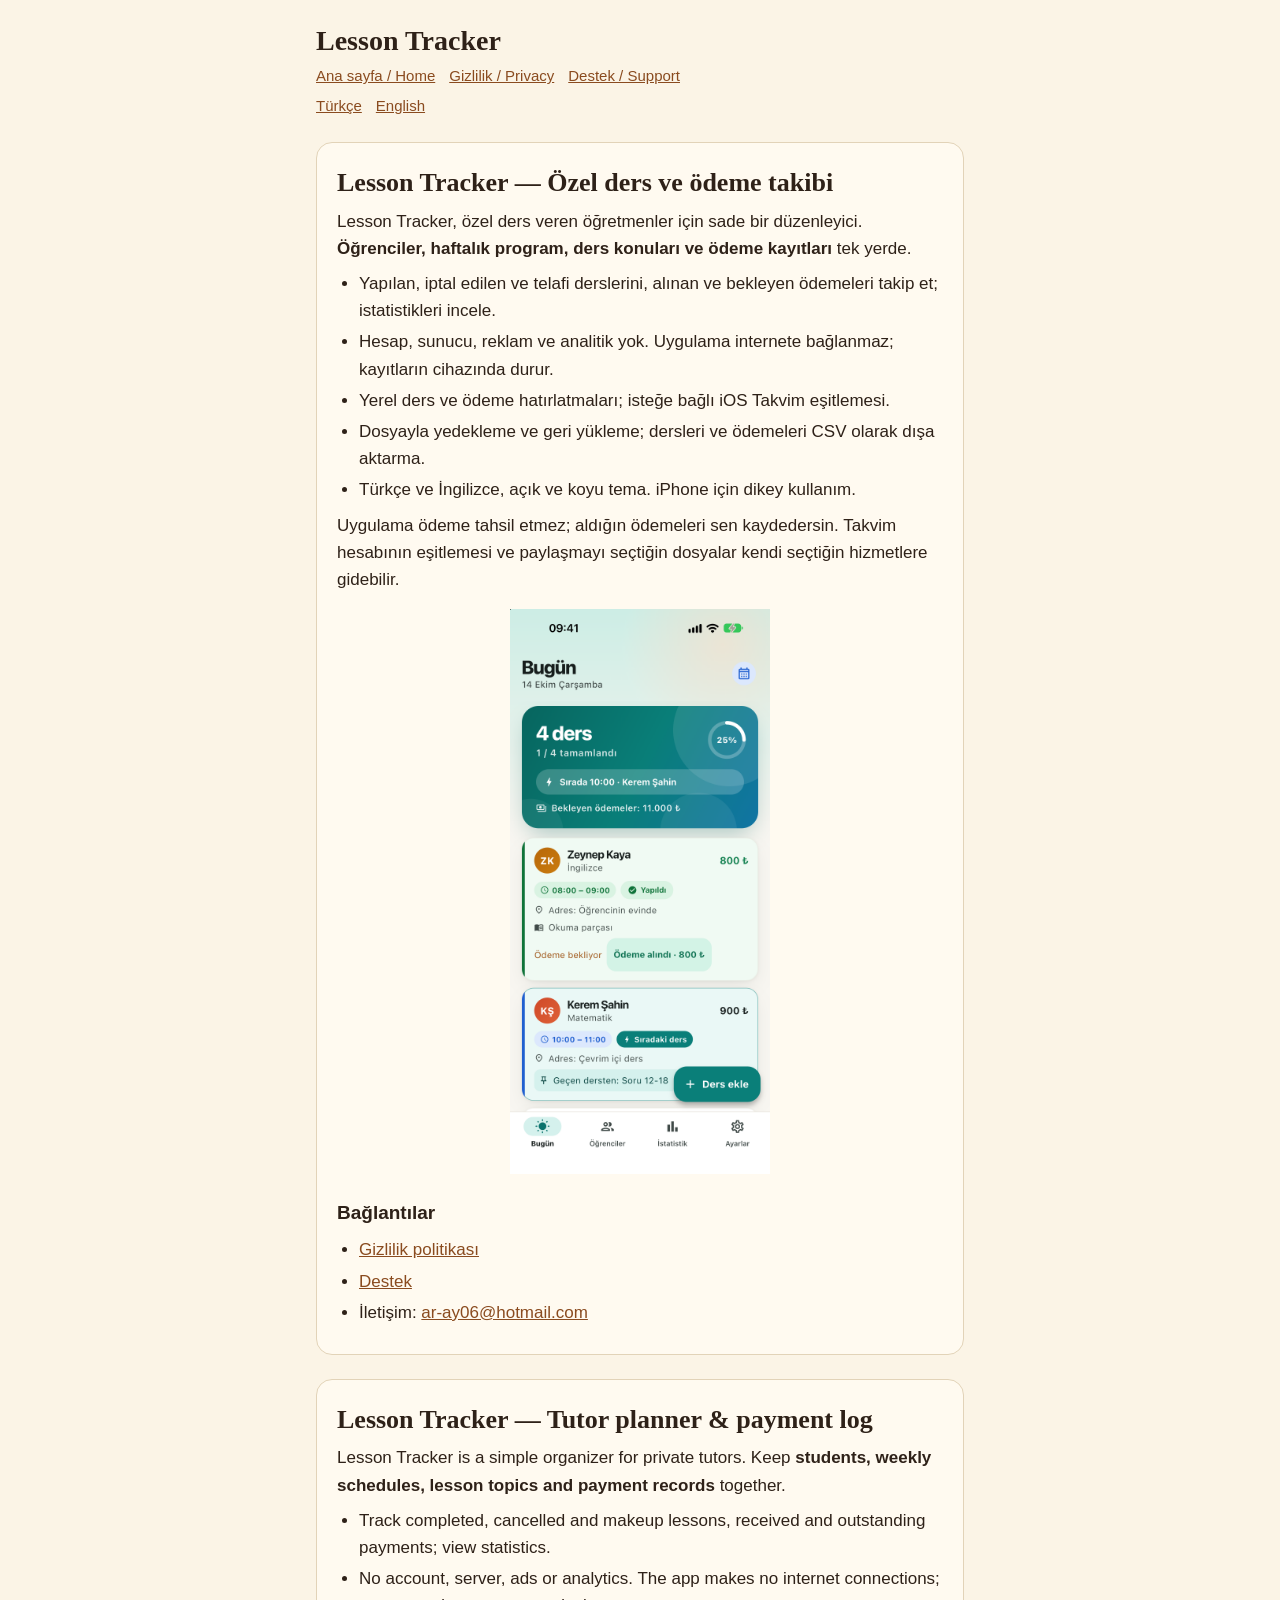
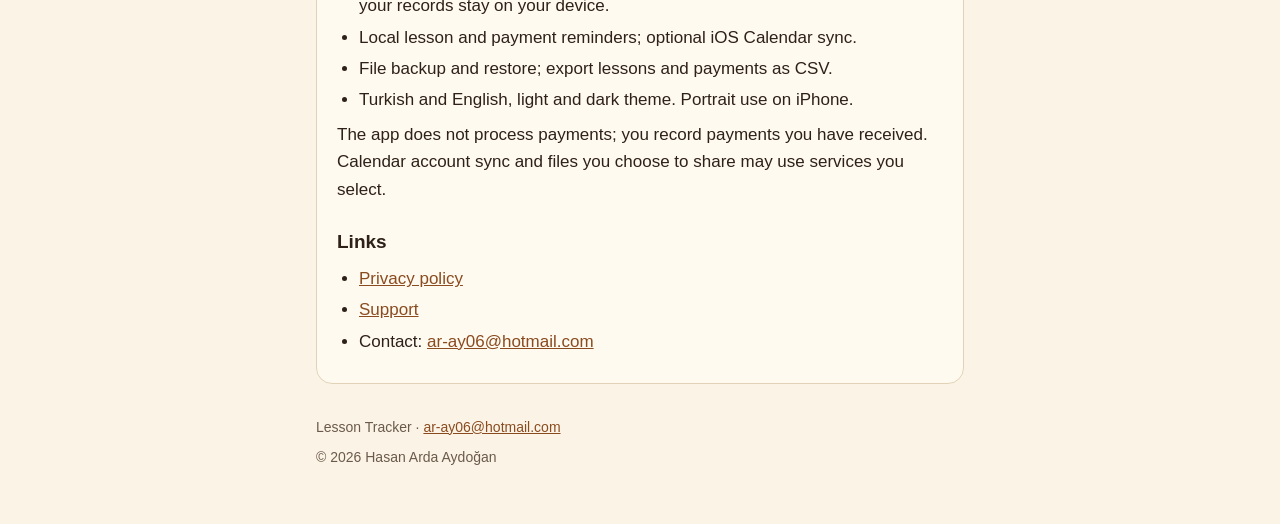
==== index.html @ 290ed79e "Lesson Tracker: gizlilik politikası ve destek sayfaları" ====
<!doctype html>
<html lang="tr">
<head>
<meta charset="utf-8">
<meta name="viewport" content="width=device-width, initial-scale=1">
<title>Özel ders ve ödeme takibi / Tutor planner — Lesson Tracker</title>
<meta name="description" content="Lesson Tracker: öğrenciler, dersler ve ödemeler, cihazında. Students, lessons and payments, on your device.">
<link rel="stylesheet" href="style.css">
</head>
<body>
<main>
<header class="site">
<a class="brand" href="index.html">Lesson Tracker</a>
<nav class="pages" aria-label="Sayfalar / Pages">
<a href="index.html">Ana sayfa / Home</a><a href="privacy.html">Gizlilik / Privacy</a><a href="support.html">Destek / Support</a>
</nav>
<nav class="langs" aria-label="Dil / Language">
<a href="#tr" hreflang="tr">Türkçe</a><a href="#en" hreflang="en">English</a>
</nav>
</header>
<section class="lang" id="tr" lang="tr">
<h1>Lesson Tracker — Özel ders ve ödeme takibi</h1>
<p>Lesson Tracker, özel ders veren öğretmenler için sade bir düzenleyici. <strong>Öğrenciler, haftalık program, ders konuları ve ödeme kayıtları</strong> tek yerde.</p>
<ul>
<li>Yapılan, iptal edilen ve telafi derslerini, alınan ve bekleyen ödemeleri takip et; istatistikleri incele.</li>
<li>Hesap, sunucu, reklam ve analitik yok. Uygulama internete bağlanmaz; kayıtların cihazında durur.</li>
<li>Yerel ders ve ödeme hatırlatmaları; isteğe bağlı iOS Takvim eşitlemesi.</li>
<li>Dosyayla yedekleme ve geri yükleme; dersleri ve ödemeleri CSV olarak dışa aktarma.</li>
<li>Türkçe ve İngilizce, açık ve koyu tema. iPhone için dikey kullanım.</li>
</ul>
<p>Uygulama ödeme tahsil etmez; aldığın ödemeleri sen kaydedersin. Takvim hesabının eşitlemesi ve paylaşmayı seçtiğin dosyalar kendi seçtiğin hizmetlere gidebilir.</p>
<!-- Yayından önce store/ios/iphone-6.9/tr/01-*.png görüntüsünü bu adla kopyalayın. -->
<img class="screenshot" src="ekran-goruntusu.png" alt="Lesson Tracker ana ekranı / Home screen" width="260">
<h2>Bağlantılar</h2>
<ul>
<li><a href="privacy.html#tr">Gizlilik politikası</a></li>
<li><a href="support.html#tr">Destek</a></li>
<li>İletişim: <a href="mailto:ar-ay06@hotmail.com">ar-ay06@hotmail.com</a></li>
</ul>
</section>
<section class="lang" id="en" lang="en">
<h1>Lesson Tracker — Tutor planner &amp; payment log</h1>
<p>Lesson Tracker is a simple organizer for private tutors. Keep <strong>students, weekly schedules, lesson topics and payment records</strong> together.</p>
<ul>
<li>Track completed, cancelled and makeup lessons, received and outstanding payments; view statistics.</li>
<li>No account, server, ads or analytics. The app makes no internet connections; your records stay on your device.</li>
<li>Local lesson and payment reminders; optional iOS Calendar sync.</li>
<li>File backup and restore; export lessons and payments as CSV.</li>
<li>Turkish and English, light and dark theme. Portrait use on iPhone.</li>
</ul>
<p>The app does not process payments; you record payments you have received. Calendar account sync and files you choose to share may use services you select.</p>
<h2>Links</h2>
<ul>
<li><a href="privacy.html#en">Privacy policy</a></li>
<li><a href="support.html#en">Support</a></li>
<li>Contact: <a href="mailto:ar-ay06@hotmail.com">ar-ay06@hotmail.com</a></li>
</ul>
</section>
<footer>
<p>Lesson Tracker &middot; <a href="mailto:ar-ay06@hotmail.com">ar-ay06@hotmail.com</a></p>
<p>© 2026 Hasan Arda Aydoğan</p>
</footer>
</main>
</body>
</html>
---- style.css ----
/* Lesson Tracker site: plain, offline-friendly, no external fonts, scripts or trackers. */
:root {
  --bg: #fbf4e6;
  --card: #fffaf0;
  --ink: #2e2118;
  --muted: #6b5a4b;
  --line: #e2d3b8;
  --accent: #8a4b1f;
  color-scheme: light dark;
}
@media (prefers-color-scheme: dark) {
  :root {
    --bg: #1f1812;
    --card: #2a2119;
    --ink: #f3e8d6;
    --muted: #c2b098;
    --line: #4a3b2c;
    --accent: #e8b26a;
  }
}
* { box-sizing: border-box; }
html { -webkit-text-size-adjust: 100%; }
body {
  margin: 0;
  background: var(--bg);
  color: var(--ink);
  font: 17px/1.6 -apple-system, BlinkMacSystemFont, "Segoe UI", Roboto,
    "Helvetica Neue", Arial, sans-serif;
}
main {
  max-width: 680px;
  margin: 0 auto;
  padding: 24px 16px 48px;
}
header.site { margin-bottom: 8px; }
header.site .brand {
  font: 700 28px/1.2 Georgia, "Times New Roman", serif;
  color: var(--ink);
  text-decoration: none;
}
nav.langs, nav.pages {
  margin: 6px 0 0;
  font-size: 15px;
  color: var(--muted);
}
nav a { margin-right: 14px; }
a { color: var(--accent); }
a:focus-visible { outline: 3px solid var(--accent); outline-offset: 2px; }
section.lang {
  background: var(--card);
  border: 1px solid var(--line);
  border-radius: 16px;
  padding: 8px 20px 20px;
  margin-top: 24px;
}
h1 { font: 700 26px/1.25 Georgia, "Times New Roman", serif; margin: 16px 0 4px; }
h2 { font-size: 19px; margin: 24px 0 4px; }
p, ul { margin: 8px 0; }
ul { padding-left: 22px; }
li { margin: 4px 0; }
.meta { color: var(--muted); font-size: 15px; }
details { border-top: 1px solid var(--line); padding: 10px 0; }
details:first-of-type { margin-top: 8px; }
summary { cursor: pointer; font-weight: 600; min-height: 44px; display: flex; align-items: center; }
footer { margin-top: 32px; color: var(--muted); font-size: 14px; }

.screenshot { display: block; max-width: 100%; height: auto; margin: 16px auto; }
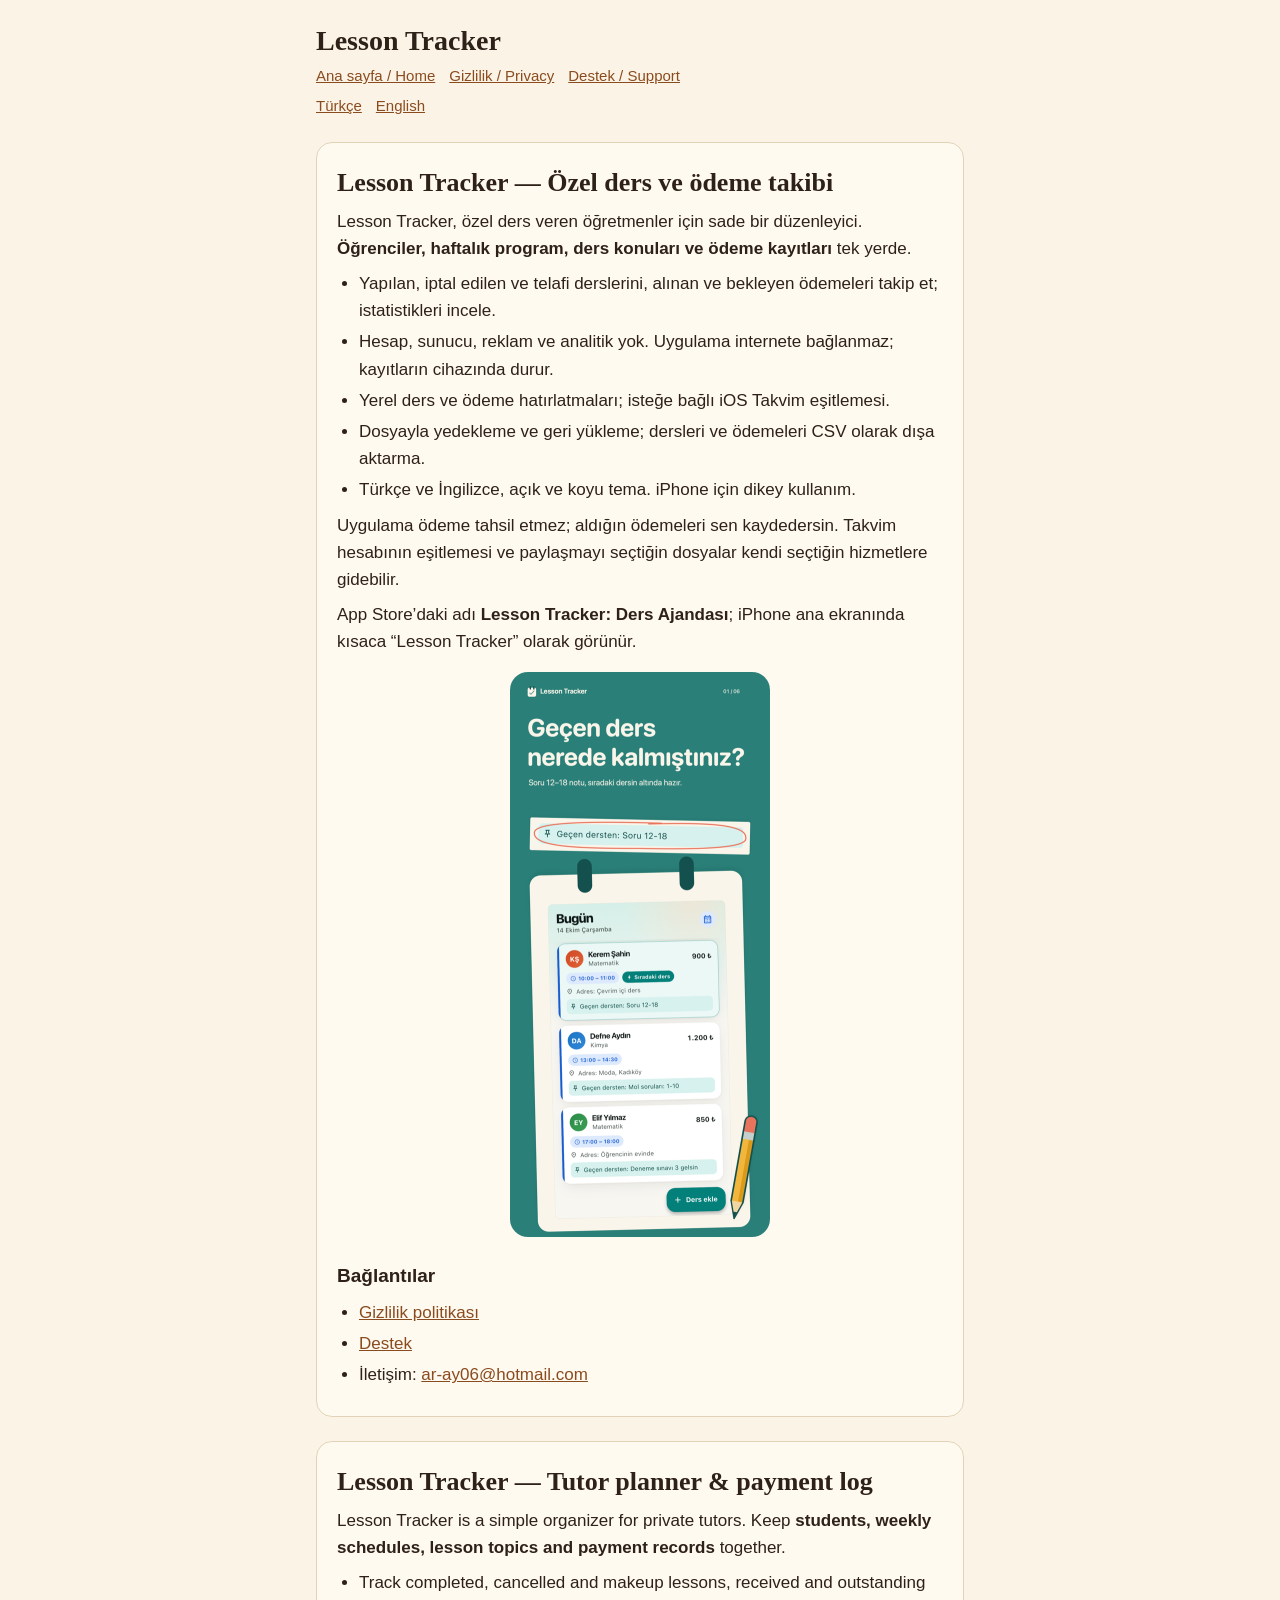
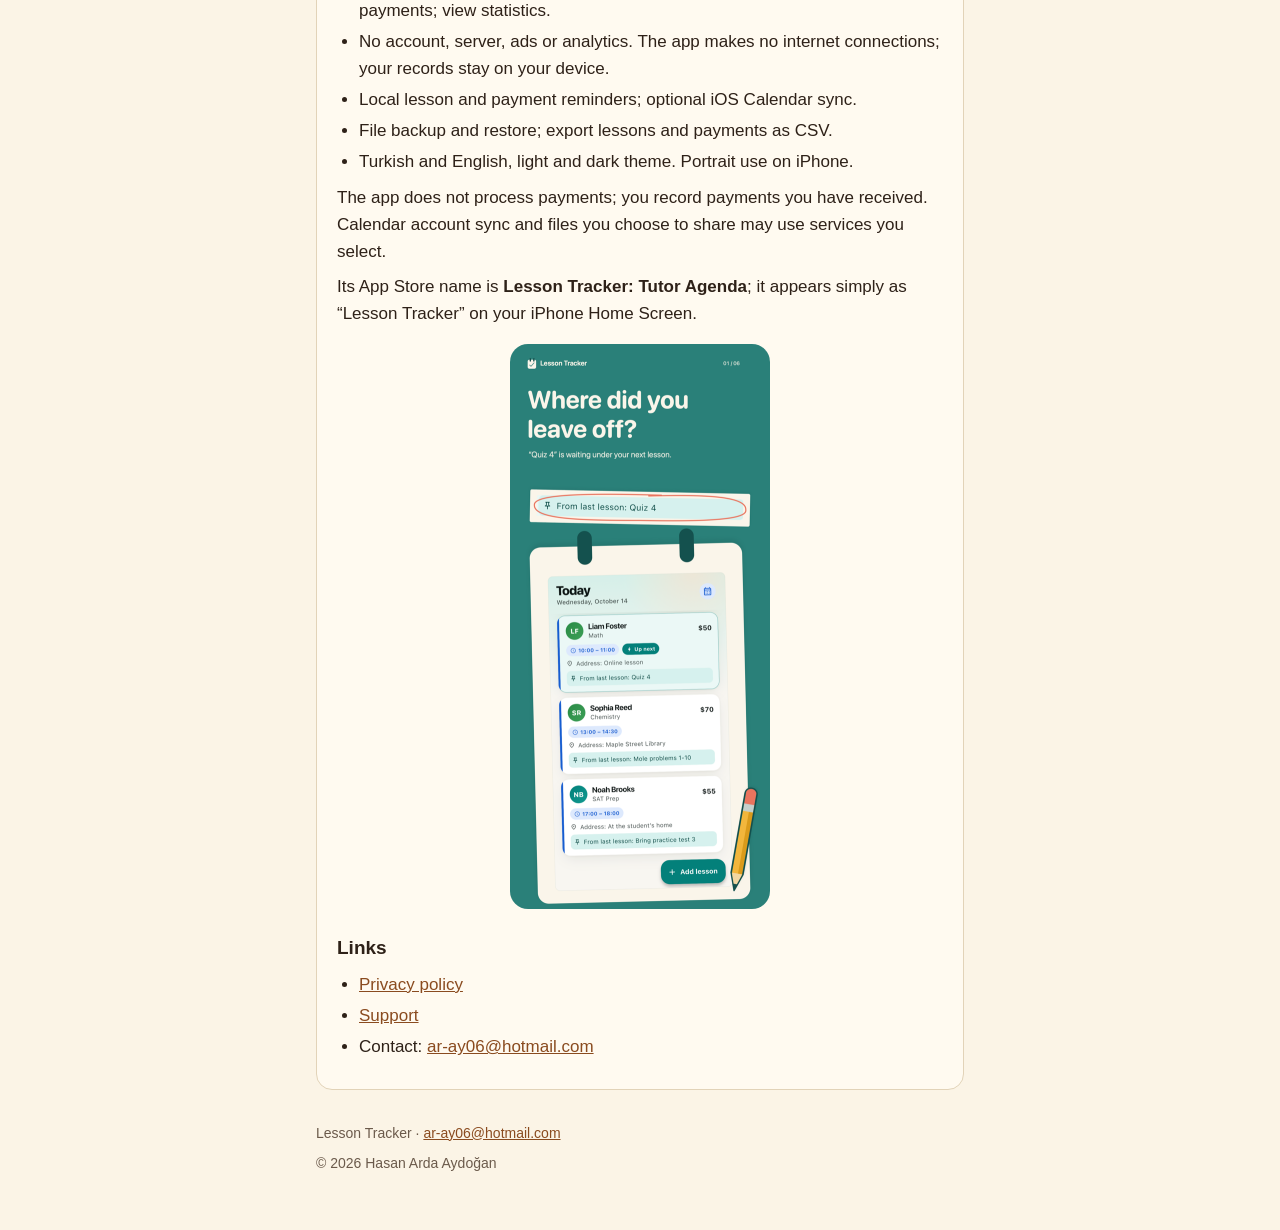
==== commit 63595842: "Yeni ekran görüntüleri (TR/EN), mağaza adı, destek sayfası yolları" ====
--- a/index.html
+++ b/index.html
@@ -29,8 +29,8 @@
 <li>Türkçe ve İngilizce, açık ve koyu tema. iPhone için dikey kullanım.</li>
 </ul>
 <p>Uygulama ödeme tahsil etmez; aldığın ödemeleri sen kaydedersin. Takvim hesabının eşitlemesi ve paylaşmayı seçtiğin dosyalar kendi seçtiğin hizmetlere gidebilir.</p>
-<!-- Yayından önce store/ios/iphone-6.9/tr/01-*.png görüntüsünü bu adla kopyalayın. -->
-<img class="screenshot" src="ekran-goruntusu.png" alt="Lesson Tracker ana ekranı / Home screen" width="260">
+<p>App Store’daki adı <strong>Lesson Tracker: Ders Ajandası</strong>; iPhone ana ekranında kısaca “Lesson Tracker” olarak görünür.</p>
+<img class="screenshot" src="ekran-goruntusu.png" alt="Lesson Tracker’ın Bugün ekranı: günün dersleri, her dersin altında “Geçen dersten” notu" width="260" height="565">
 <h2>Bağlantılar</h2>
 <ul>
 <li><a href="privacy.html#tr">Gizlilik politikası</a></li>
@@ -49,6 +49,8 @@
 <li>Turkish and English, light and dark theme. Portrait use on iPhone.</li>
 </ul>
 <p>The app does not process payments; you record payments you have received. Calendar account sync and files you choose to share may use services you select.</p>
+<p>Its App Store name is <strong>Lesson Tracker: Tutor Agenda</strong>; it appears simply as “Lesson Tracker” on your iPhone Home Screen.</p>
+<img class="screenshot" src="ekran-goruntusu-en.png" alt="Lesson Tracker’s Today screen: the day’s lessons, each with a “From last lesson” note" width="260" height="565">
 <h2>Links</h2>
 <ul>
 <li><a href="privacy.html#en">Privacy policy</a></li>
--- a/style.css
+++ b/style.css
@@ -64,4 +64,4 @@
 summary { cursor: pointer; font-weight: 600; min-height: 44px; display: flex; align-items: center; }
 footer { margin-top: 32px; color: var(--muted); font-size: 14px; }
 
-.screenshot { display: block; max-width: 100%; height: auto; margin: 16px auto; }
+.screenshot { display: block; max-width: 100%; height: auto; margin: 16px auto; border-radius: 18px; }
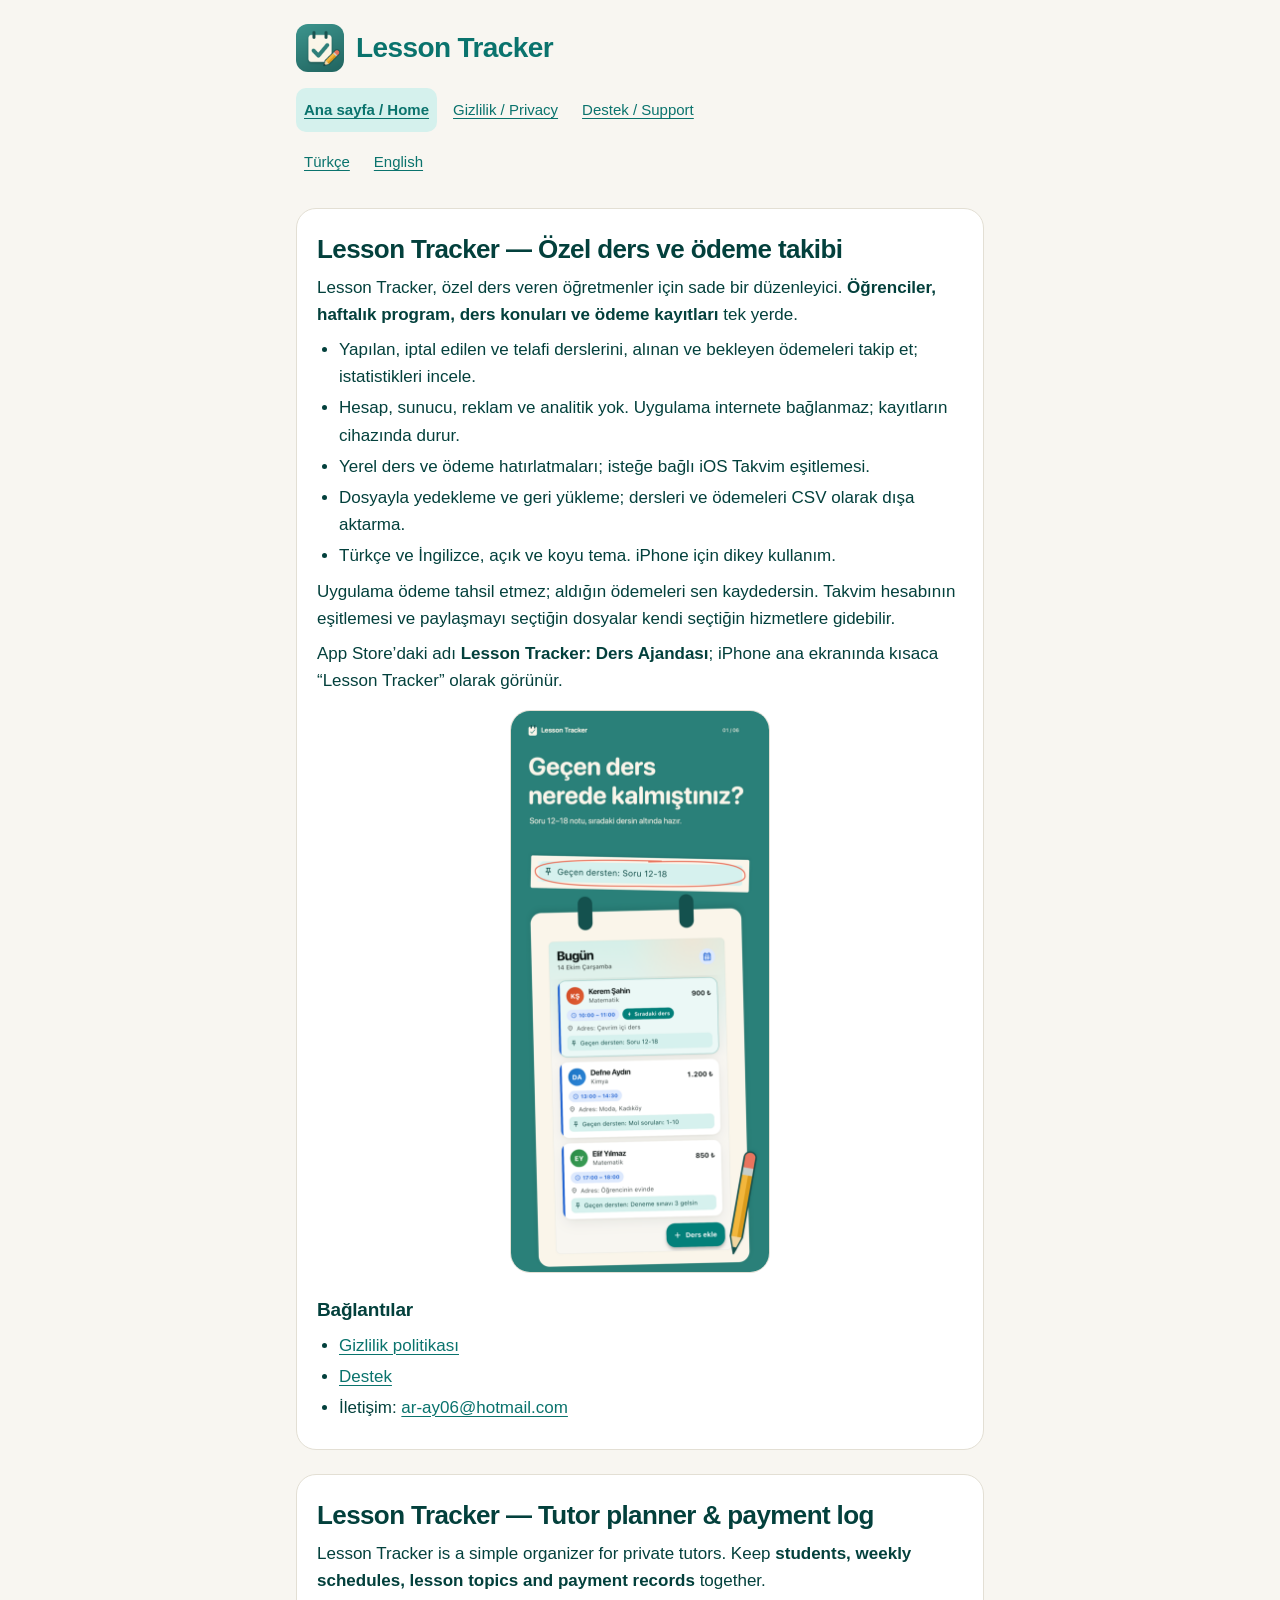
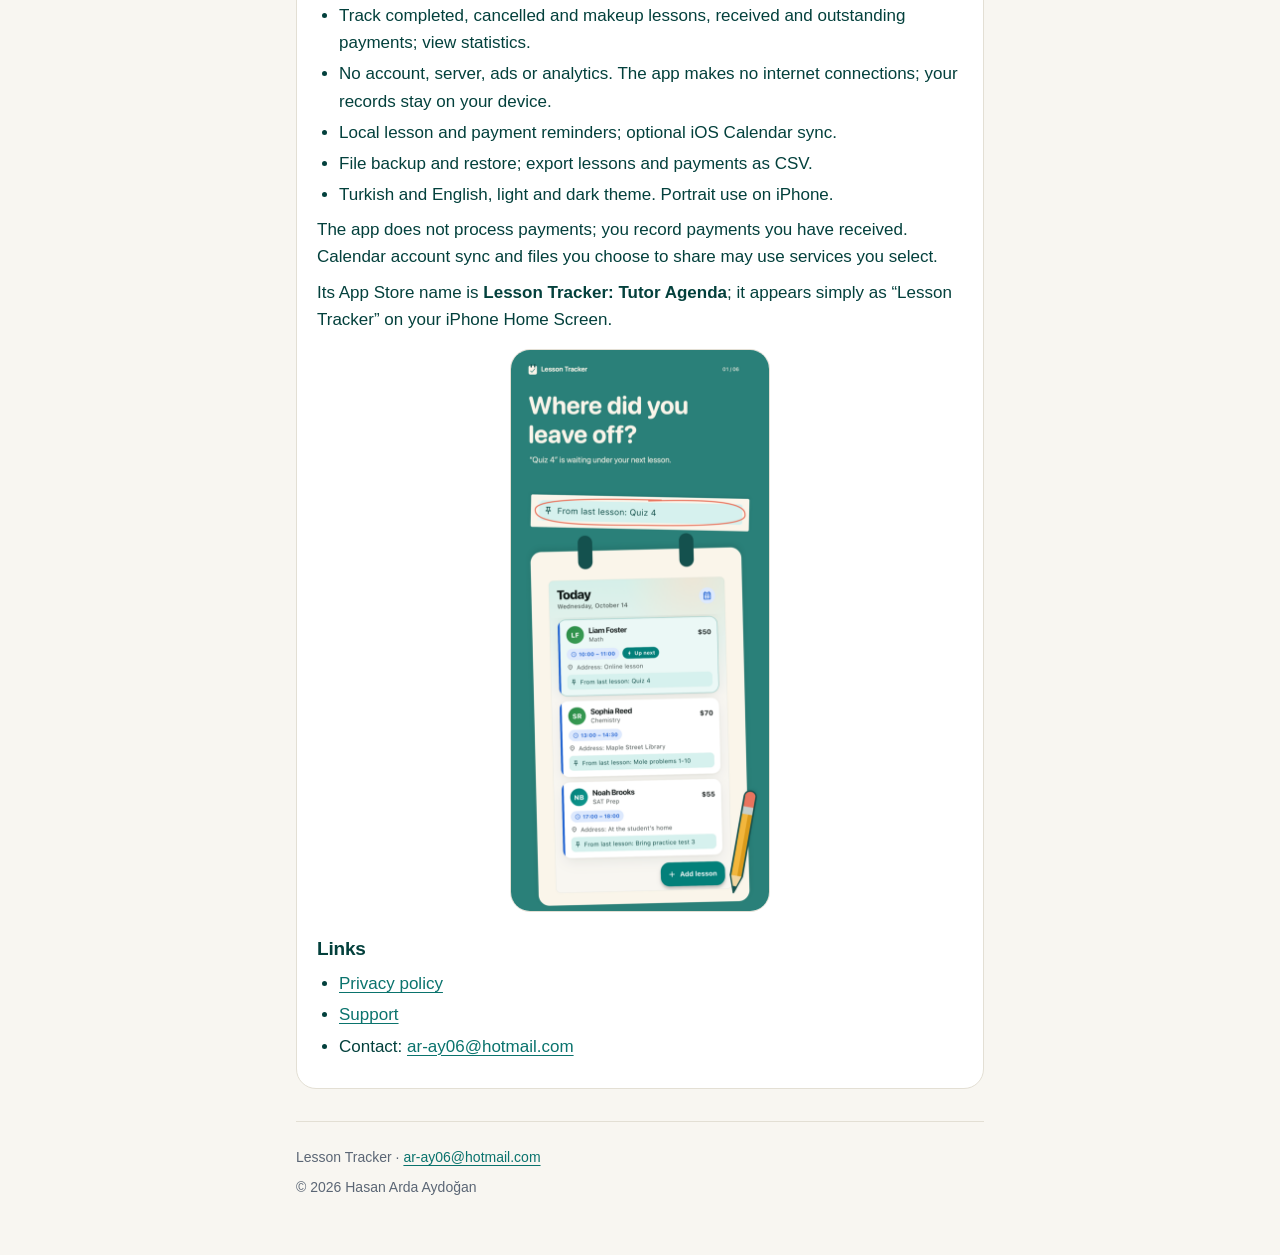
==== commit 19ca8e81: "Uygulamanın teal/krem paleti, yuvarlak başlıklar, ikon ve favicon" ====
--- a/index.html
+++ b/index.html
@@ -6,13 +6,15 @@
 <title>Özel ders ve ödeme takibi / Tutor planner — Lesson Tracker</title>
 <meta name="description" content="Lesson Tracker: öğrenciler, dersler ve ödemeler, cihazında. Students, lessons and payments, on your device.">
 <link rel="stylesheet" href="style.css">
+<link rel="icon" type="image/png" sizes="32x32" href="favicon.png">
+<link rel="apple-touch-icon" sizes="180x180" href="apple-touch-icon.png">
 </head>
 <body>
 <main>
 <header class="site">
-<a class="brand" href="index.html">Lesson Tracker</a>
+<a class="brand" href="index.html"><img class="brand-icon" src="app-icon.png" alt="" width="48" height="48">Lesson Tracker</a>
 <nav class="pages" aria-label="Sayfalar / Pages">
-<a href="index.html">Ana sayfa / Home</a><a href="privacy.html">Gizlilik / Privacy</a><a href="support.html">Destek / Support</a>
+<a href="index.html" aria-current="page">Ana sayfa / Home</a><a href="privacy.html">Gizlilik / Privacy</a><a href="support.html">Destek / Support</a>
 </nav>
 <nav class="langs" aria-label="Dil / Language">
 <a href="#tr" hreflang="tr">Türkçe</a><a href="#en" hreflang="en">English</a>
--- a/style.css
+++ b/style.css
@@ -1,21 +1,29 @@
 /* Lesson Tracker site: plain, offline-friendly, no external fonts, scripts or trackers. */
 :root {
-  --bg: #fbf4e6;
-  --card: #fffaf0;
-  --ink: #2e2118;
-  --muted: #6b5a4b;
-  --line: #e2d3b8;
-  --accent: #8a4b1f;
+  /* AppTheme light surfaces / onPrimaryContainer; AppColors.light brand / cancelled.fg. */
+  --bg: #f8f6f1;
+  --card: #ffffff;
+  --ink: #03403c;
+  --muted: #5b6675;
+  --line: #e3dfd4;
+  --accent: #0a736d;
+  --accent-soft: #d5f1ed;
+  --focus: #0a7f79;
+  --heading-font: ui-rounded, "SF Pro Rounded", -apple-system, BlinkMacSystemFont,
+    "Segoe UI", Roboto, "Helvetica Neue", Arial, sans-serif;
   color-scheme: light dark;
 }
 @media (prefers-color-scheme: dark) {
   :root {
-    --bg: #1f1812;
-    --card: #2a2119;
-    --ink: #f3e8d6;
-    --muted: #c2b098;
-    --line: #4a3b2c;
-    --accent: #e8b26a;
+    /* AppTheme dark surfaces / onPrimaryContainer; AppColors.dark brand / cancelled.fg. */
+    --bg: #0a1211;
+    --card: #131f1e;
+    --ink: #bdf3ec;
+    --muted: #b9c3d0;
+    --line: #2d403e;
+    --accent: #6fe0d3;
+    --accent-soft: #12403d;
+    --focus: #4fd6c8;
   }
 }
 * { box-sizing: border-box; }
@@ -26,42 +34,106 @@
   color: var(--ink);
   font: 17px/1.6 -apple-system, BlinkMacSystemFont, "Segoe UI", Roboto,
     "Helvetica Neue", Arial, sans-serif;
+  overflow-wrap: anywhere;
 }
 main {
-  max-width: 680px;
+  max-width: 720px;
   margin: 0 auto;
   padding: 24px 16px 48px;
 }
 header.site { margin-bottom: 8px; }
 header.site .brand {
-  font: 700 28px/1.2 Georgia, "Times New Roman", serif;
-  color: var(--ink);
+  display: inline-flex;
+  align-items: center;
+  gap: 12px;
+  max-width: 100%;
+  font: 800 28px/1.2 var(--heading-font);
+  letter-spacing: -0.6px;
   text-decoration: none;
+  border-radius: 12px;
+}
+.brand-icon {
+  display: block;
+  width: 48px;
+  height: 48px;
+  flex: 0 0 48px;
+  border-radius: 12px;
 }
 nav.langs, nav.pages {
-  margin: 6px 0 0;
+  display: flex;
+  flex-wrap: wrap;
+  gap: 0 8px;
+  margin: 8px 0 0;
   font-size: 15px;
   color: var(--muted);
 }
-nav a { margin-right: 14px; }
-a { color: var(--accent); }
-a:focus-visible { outline: 3px solid var(--accent); outline-offset: 2px; }
+nav a {
+  display: inline-flex;
+  align-items: center;
+  min-height: 44px;
+  padding: 8px;
+  border-radius: 10px;
+}
+nav a[aria-current="page"] {
+  background: var(--accent-soft);
+  font-weight: 700;
+}
+a {
+  color: var(--accent);
+  text-underline-offset: 0.18em;
+  text-decoration-thickness: 1px;
+}
+a:hover { text-decoration: underline; text-decoration-thickness: 2px; }
+a:focus-visible, summary:focus-visible {
+  outline: 3px solid var(--focus);
+  outline-offset: 3px;
+}
 section.lang {
   background: var(--card);
   border: 1px solid var(--line);
-  border-radius: 16px;
+  border-radius: 20px;
   padding: 8px 20px 20px;
   margin-top: 24px;
+  scroll-margin-top: 16px;
 }
-h1 { font: 700 26px/1.25 Georgia, "Times New Roman", serif; margin: 16px 0 4px; }
-h2 { font-size: 19px; margin: 24px 0 4px; }
+h1 {
+  font: 800 26px/1.25 var(--heading-font);
+  letter-spacing: -0.6px;
+  margin: 16px 0 4px;
+}
+h2 {
+  font: 700 19px/1.4 var(--heading-font);
+  letter-spacing: -0.2px;
+  margin: 24px 0 4px;
+}
 p, ul { margin: 8px 0; }
 ul { padding-left: 22px; }
 li { margin: 4px 0; }
 .meta { color: var(--muted); font-size: 15px; }
-details { border-top: 1px solid var(--line); padding: 10px 0; }
+details { border-top: 1px solid var(--line); padding: 8px 0; }
 details:first-of-type { margin-top: 8px; }
-summary { cursor: pointer; font-weight: 600; min-height: 44px; display: flex; align-items: center; }
-footer { margin-top: 32px; color: var(--muted); font-size: 14px; }
-
-.screenshot { display: block; max-width: 100%; height: auto; margin: 16px auto; border-radius: 18px; }
+summary {
+  cursor: pointer;
+  font-weight: 600;
+  min-height: 44px;
+  padding: 8px 4px;
+  border-radius: 8px;
+}
+summary::marker { color: var(--accent); }
+summary:hover, details[open] > summary { background: var(--accent-soft); }
+details > p { margin: 8px 4px; }
+footer {
+  margin-top: 32px;
+  padding-top: 16px;
+  border-top: 1px solid var(--line);
+  color: var(--muted);
+  font-size: 14px;
+}
+.screenshot {
+  display: block;
+  max-width: 100%;
+  height: auto;
+  margin: 16px auto;
+  border: 1px solid var(--line);
+  border-radius: 20px;
+}
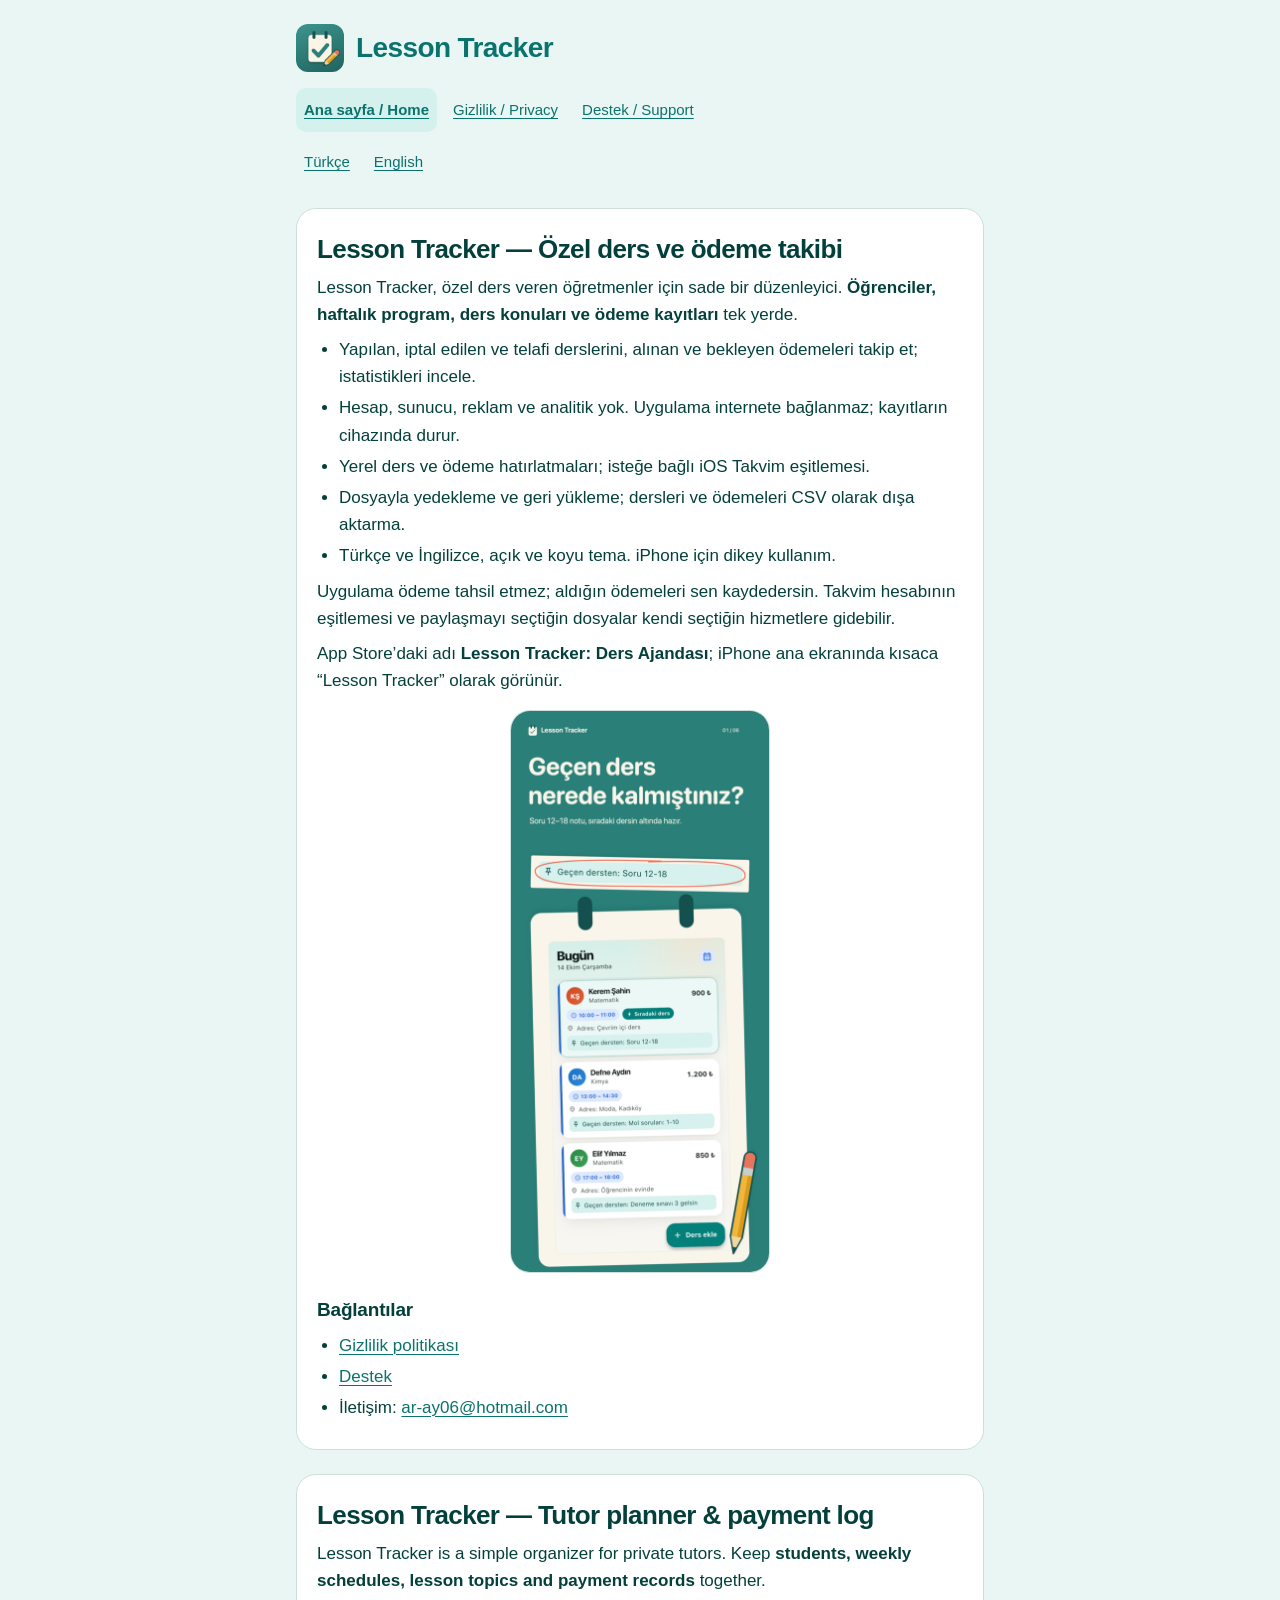
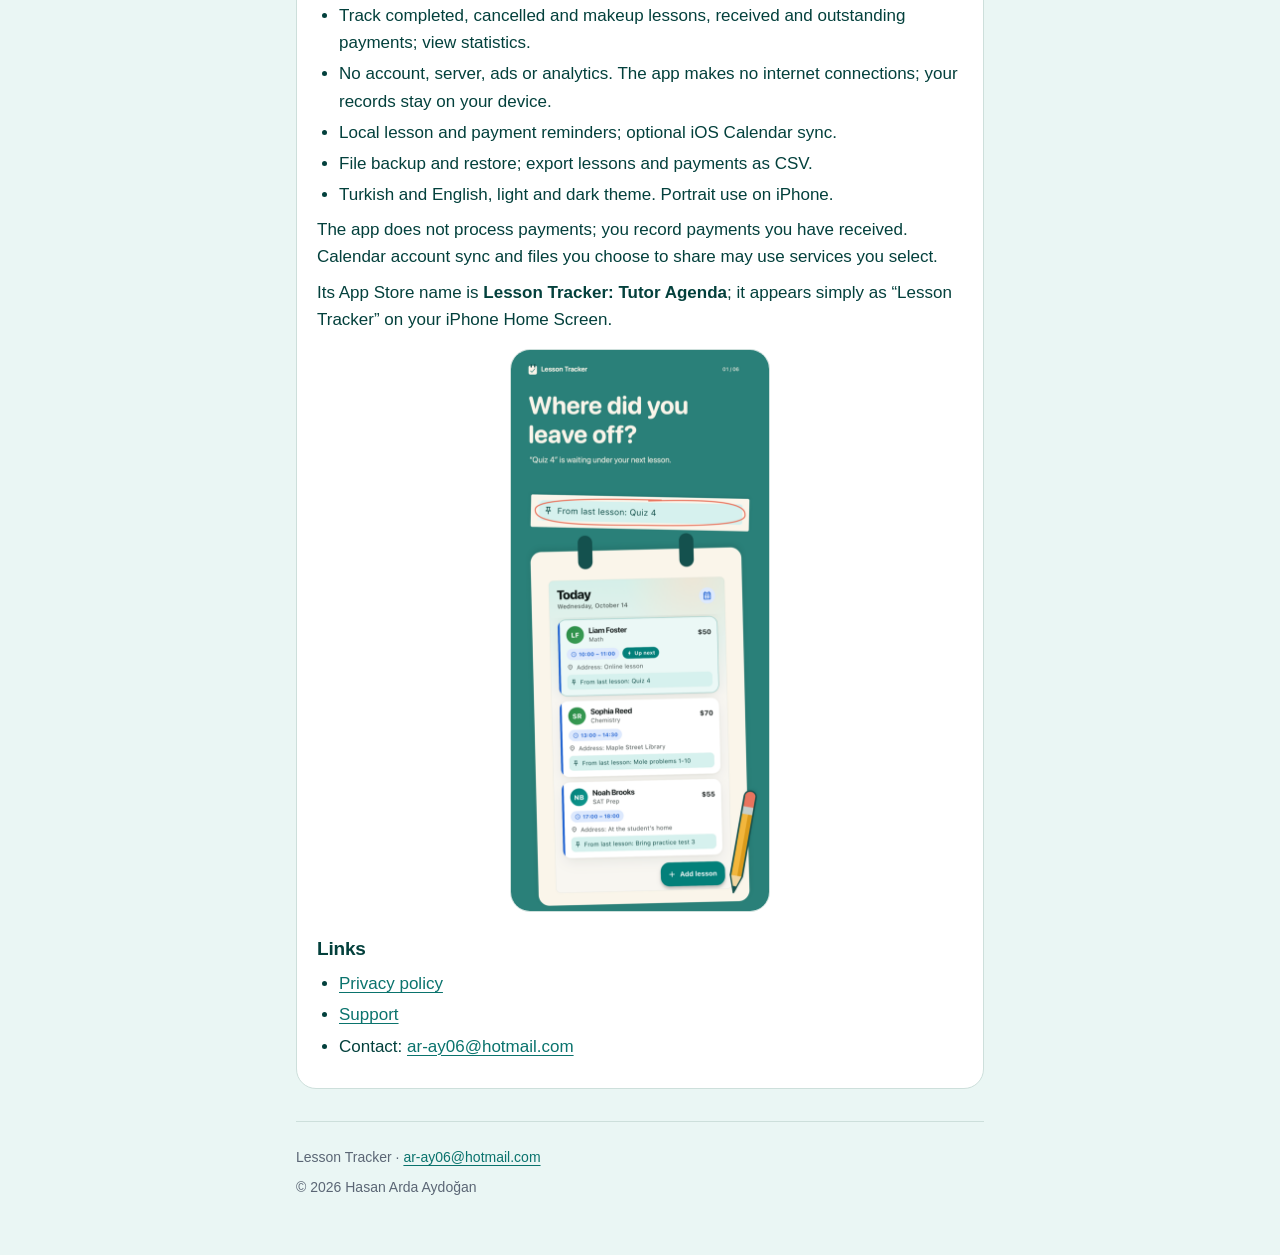
==== commit 0dad5444: "Açık tema zemini uygulamanın teal tonuna" ====
--- a/index.html
+++ b/index.html
@@ -5,14 +5,14 @@
 <meta name="viewport" content="width=device-width, initial-scale=1">
 <title>Özel ders ve ödeme takibi / Tutor planner — Lesson Tracker</title>
 <meta name="description" content="Lesson Tracker: öğrenciler, dersler ve ödemeler, cihazında. Students, lessons and payments, on your device.">
-<link rel="stylesheet" href="style.css">
-<link rel="icon" type="image/png" sizes="32x32" href="favicon.png">
-<link rel="apple-touch-icon" sizes="180x180" href="apple-touch-icon.png">
+<link rel="stylesheet" href="style.css?v=20261102b">
+<link rel="icon" type="image/png" sizes="32x32" href="favicon.png?v=20261102b">
+<link rel="apple-touch-icon" sizes="180x180" href="apple-touch-icon.png?v=20261102b">
 </head>
 <body>
 <main>
 <header class="site">
-<a class="brand" href="index.html"><img class="brand-icon" src="app-icon.png" alt="" width="48" height="48">Lesson Tracker</a>
+<a class="brand" href="index.html"><img class="brand-icon" src="app-icon.png?v=20261102b" alt="" width="48" height="48">Lesson Tracker</a>
 <nav class="pages" aria-label="Sayfalar / Pages">
 <a href="index.html" aria-current="page">Ana sayfa / Home</a><a href="privacy.html">Gizlilik / Privacy</a><a href="support.html">Destek / Support</a>
 </nav>
--- a/style.css
+++ b/style.css
@@ -1,11 +1,11 @@
 /* Lesson Tracker site: plain, offline-friendly, no external fonts, scripts or trackers. */
 :root {
   /* AppTheme light surfaces / onPrimaryContainer; AppColors.light brand / cancelled.fg. */
-  --bg: #f8f6f1;
+  --bg: #eaf6f4;
   --card: #ffffff;
   --ink: #03403c;
   --muted: #5b6675;
-  --line: #e3dfd4;
+  --line: #cddfdb;
   --accent: #0a736d;
   --accent-soft: #d5f1ed;
   --focus: #0a7f79;
